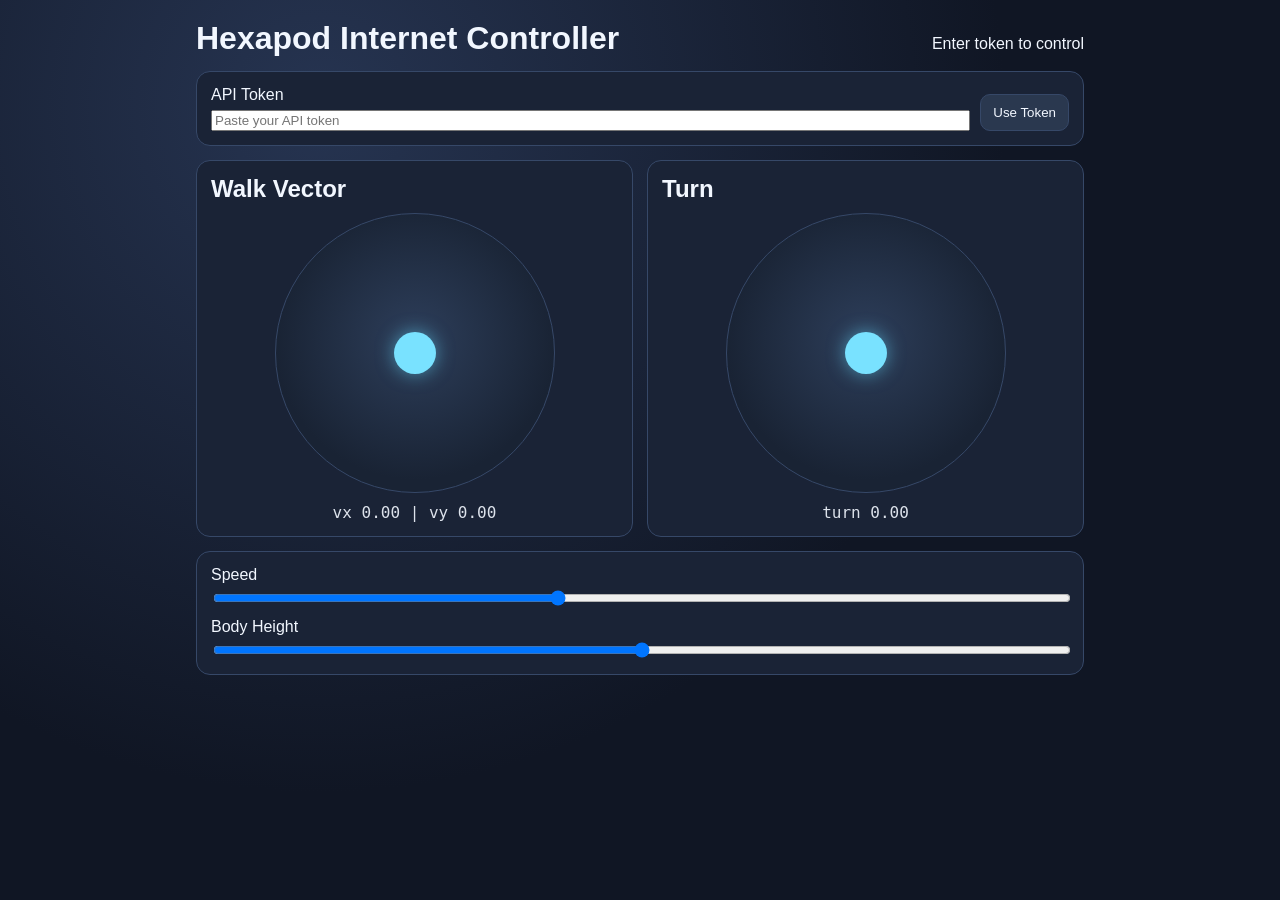
==== web_hosting/index.html @ 501bc608 "added web control" ====
<!doctype html>
<html lang="en">
  <head>
    <meta charset="utf-8" />
    <meta name="viewport" content="width=device-width, initial-scale=1" />
    <title>Hexapod Internet Controller</title>
    <link rel="stylesheet" href="styles.css" />
  </head>
  <body>
    <main class="app">
      <header>
        <h1>Hexapod Internet Controller</h1>
        <p id="connection">Disconnected</p>
      </header>

      <section class="panel auth-panel">
        <label>
          API Token
          <input id="api-token" type="password" placeholder="Paste your API token" autocomplete="off" />
        </label>
        <button id="save-token" type="button">Use Token</button>
      </section>

      <section class="pad-grid">
        <div class="panel">
          <h2>Walk Vector</h2>
          <div class="pad" id="move-pad">
            <div class="knob" id="move-knob"></div>
          </div>
          <div class="readout" id="move-readout">vx 0.00 | vy 0.00</div>
        </div>

        <div class="panel">
          <h2>Turn</h2>
          <div class="pad" id="turn-pad">
            <div class="knob" id="turn-knob"></div>
          </div>
          <div class="readout" id="turn-readout">turn 0.00</div>
        </div>
      </section>

      <section class="controls panel">
        <label>
          Speed
          <input type="range" id="speed" min="0" max="1" step="0.01" value="0.4" />
        </label>
        <label>
          Body Height
          <input type="range" id="height" min="-1" max="1" step="0.01" value="0" />
        </label>
      </section>
    </main>

    <script src="app.js"></script>
  </body>
</html>
---- web_hosting/styles.css ----
:root {
  --bg: #101624;
  --panel: #1e283d;
  --line: #364868;
  --text: #f2f7ff;
  --accent: #79e2ff;
}

* {
  box-sizing: border-box;
}

body {
  margin: 0;
  min-height: 100vh;
  font-family: 'Avenir Next', 'Segoe UI', sans-serif;
  color: var(--text);
  background: radial-gradient(circle at 25% 12%, #263451, var(--bg) 55%);
}

.app {
  max-width: 920px;
  margin: 0 auto;
  padding: 20px 16px 30px;
}

header {
  display: flex;
  justify-content: space-between;
  align-items: baseline;
  margin-bottom: 14px;
}

h1, h2, p {
  margin: 0;
}

.panel {
  background: color-mix(in oklab, var(--panel), black 8%);
  border: 1px solid var(--line);
  border-radius: 14px;
  padding: 14px;
}

.auth-panel {
  display: grid;
  grid-template-columns: 1fr auto;
  gap: 10px;
  align-items: end;
  margin-bottom: 14px;
}

.auth-panel label {
  display: grid;
  gap: 6px;
}

.pad-grid {
  display: grid;
  gap: 14px;
  grid-template-columns: 1fr 1fr;
}

.pad {
  width: min(100%, 280px);
  aspect-ratio: 1;
  margin: 10px auto;
  border: 1px solid var(--line);
  border-radius: 50%;
  position: relative;
  background: radial-gradient(circle at 50% 45%, #2d3e5a, #192334 68%);
  touch-action: none;
}

.knob {
  width: 42px;
  height: 42px;
  border-radius: 50%;
  background: var(--accent);
  position: absolute;
  left: 50%;
  top: 50%;
  transform: translate(-50%, -50%);
  box-shadow: 0 0 18px #66deff88;
}

.readout {
  text-align: center;
  font-family: ui-monospace, SFMono-Regular, Menlo, monospace;
  opacity: 0.9;
}

.controls {
  margin-top: 14px;
  display: grid;
  gap: 10px;
}

label {
  display: grid;
  gap: 4px;
}

input[type='password'],
button,
input[type='range'] {
  width: 100%;
}

button {
  border: 1px solid var(--line);
  border-radius: 10px;
  background: #2a384f;
  color: var(--text);
  padding: 10px 12px;
}

@media (max-width: 760px) {
  .pad-grid {
    grid-template-columns: 1fr;
  }

  .auth-panel {
    grid-template-columns: 1fr;
  }
}
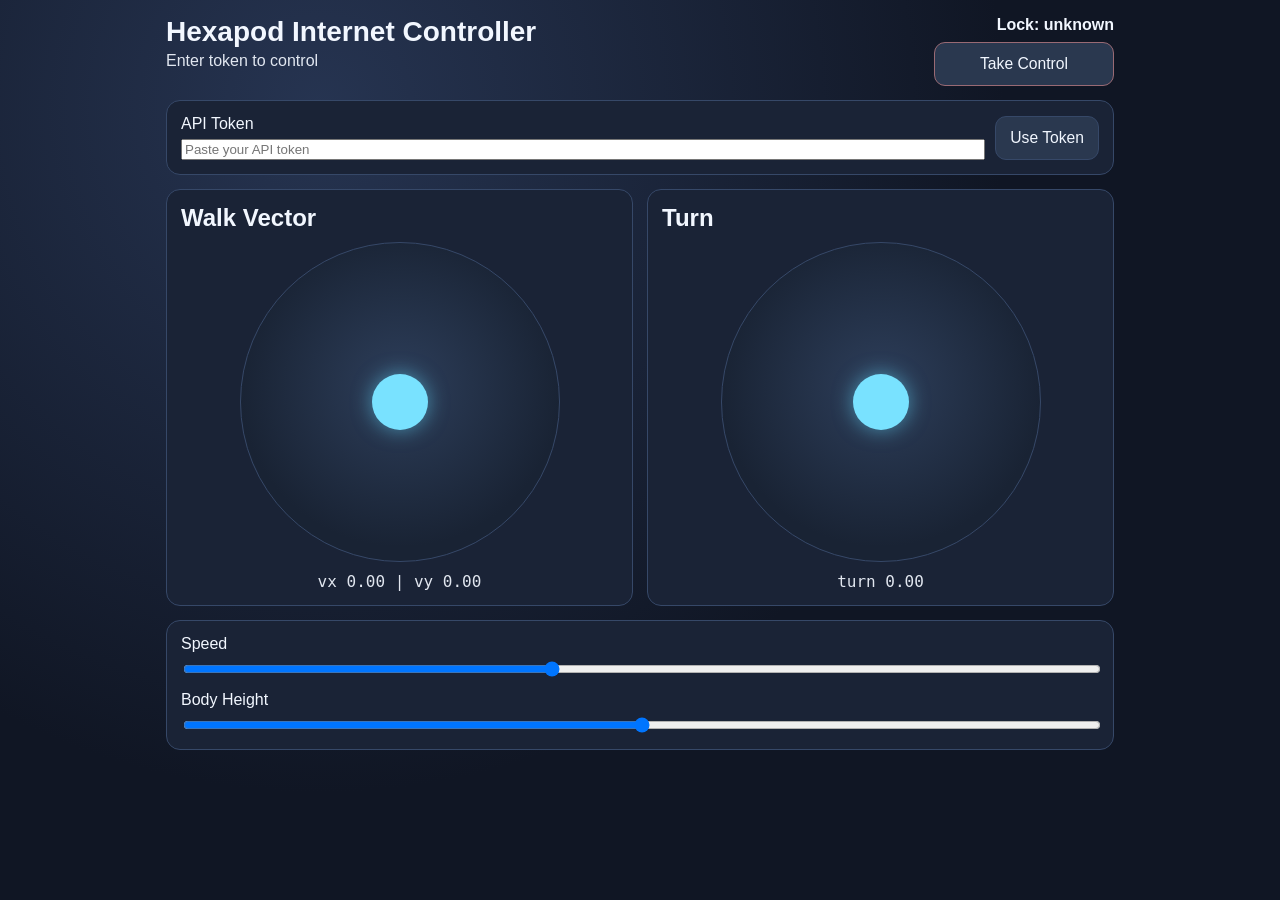
==== commit 10e45606: "added control lock" ====
--- a/web_hosting/index.html
+++ b/web_hosting/index.html
@@ -2,15 +2,21 @@
 <html lang="en">
   <head>
     <meta charset="utf-8" />
-    <meta name="viewport" content="width=device-width, initial-scale=1" />
+    <meta name="viewport" content="width=device-width, initial-scale=1, viewport-fit=cover" />
     <title>Hexapod Internet Controller</title>
     <link rel="stylesheet" href="styles.css" />
   </head>
   <body>
     <main class="app">
       <header>
-        <h1>Hexapod Internet Controller</h1>
-        <p id="connection">Disconnected</p>
+        <div>
+          <h1>Hexapod Internet Controller</h1>
+          <p id="connection">Disconnected</p>
+        </div>
+        <div class="lock-box">
+          <p id="lock-status">Lock: unknown</p>
+          <button id="takeover" type="button">Take Control</button>
+        </div>
       </header>
 
       <section class="panel auth-panel">
--- a/web_hosting/styles.css
+++ b/web_hosting/styles.css
@@ -4,6 +4,7 @@
   --line: #364868;
   --text: #f2f7ff;
   --accent: #79e2ff;
+  --warn: #ff8578;
 }
 
 * {
@@ -19,20 +20,41 @@
 }
 
 .app {
-  max-width: 920px;
+  max-width: 980px;
   margin: 0 auto;
-  padding: 20px 16px 30px;
+  padding: max(16px, env(safe-area-inset-top)) 16px max(20px, env(safe-area-inset-bottom));
 }
 
 header {
   display: flex;
   justify-content: space-between;
-  align-items: baseline;
+  gap: 14px;
+  align-items: flex-start;
   margin-bottom: 14px;
 }
 
 h1, h2, p {
   margin: 0;
+}
+
+h1 {
+  font-size: clamp(1.15rem, 3.8vw, 1.75rem);
+}
+
+#connection {
+  margin-top: 4px;
+  opacity: 0.92;
+}
+
+.lock-box {
+  min-width: 180px;
+  display: grid;
+  gap: 8px;
+  justify-items: end;
+}
+
+#lock-status {
+  font-weight: 600;
 }
 
 .panel {
@@ -62,7 +84,7 @@
 }
 
 .pad {
-  width: min(100%, 280px);
+  width: min(100%, clamp(220px, 40vw, 320px));
   aspect-ratio: 1;
   margin: 10px auto;
   border: 1px solid var(--line);
@@ -73,32 +95,32 @@
 }
 
 .knob {
-  width: 42px;
-  height: 42px;
+  width: clamp(42px, 11vw, 56px);
+  height: clamp(42px, 11vw, 56px);
   border-radius: 50%;
   background: var(--accent);
   position: absolute;
   left: 50%;
   top: 50%;
   transform: translate(-50%, -50%);
-  box-shadow: 0 0 18px #66deff88;
+  box-shadow: 0 0 20px #66deff88;
 }
 
 .readout {
   text-align: center;
   font-family: ui-monospace, SFMono-Regular, Menlo, monospace;
-  opacity: 0.9;
+  opacity: 0.92;
 }
 
 .controls {
   margin-top: 14px;
   display: grid;
-  gap: 10px;
+  gap: 12px;
 }
 
 label {
   display: grid;
-  gap: 4px;
+  gap: 6px;
 }
 
 input[type='password'],
@@ -109,18 +131,40 @@
 
 button {
   border: 1px solid var(--line);
-  border-radius: 10px;
+  border-radius: 11px;
   background: #2a384f;
   color: var(--text);
-  padding: 10px 12px;
+  padding: 12px 14px;
+  min-height: 44px;
+  font-size: 0.98rem;
 }
 
-@media (max-width: 760px) {
+#takeover {
+  border-color: color-mix(in oklab, var(--warn), var(--line) 50%);
+}
+
+@media (max-width: 840px) {
   .pad-grid {
     grid-template-columns: 1fr;
   }
 
+  header {
+    flex-direction: column;
+  }
+
+  .lock-box {
+    width: 100%;
+    justify-items: stretch;
+  }
+}
+
+@media (max-width: 620px) {
   .auth-panel {
     grid-template-columns: 1fr;
   }
+
+  .app {
+    padding-left: 12px;
+    padding-right: 12px;
+  }
 }
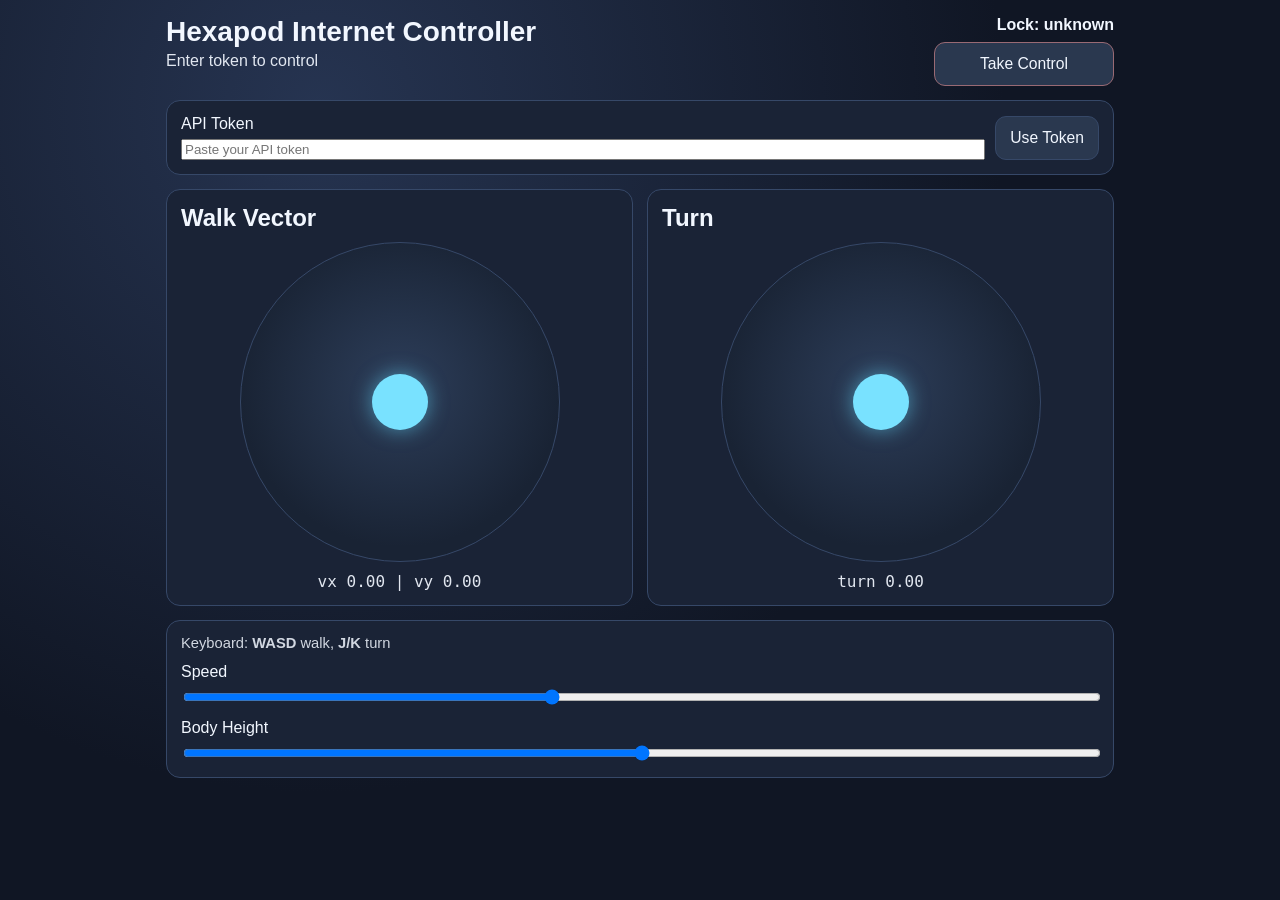
==== commit f4b97740: "added keyboard hot key" ====
--- a/web_hosting/index.html
+++ b/web_hosting/index.html
@@ -46,6 +46,7 @@
       </section>
 
       <section class="controls panel">
+        <p class="key-help">Keyboard: <strong>WASD</strong> walk, <strong>J/K</strong> turn</p>
         <label>
           Speed
           <input type="range" id="speed" min="0" max="1" step="0.01" value="0.4" />
--- a/web_hosting/styles.css
+++ b/web_hosting/styles.css
@@ -118,6 +118,11 @@
   gap: 12px;
 }
 
+.key-help {
+  opacity: 0.85;
+  font-size: 0.92rem;
+}
+
 label {
   display: grid;
   gap: 6px;
@@ -144,10 +149,6 @@
 }
 
 @media (max-width: 840px) {
-  .pad-grid {
-    grid-template-columns: 1fr;
-  }
-
   header {
     flex-direction: column;
   }
@@ -159,6 +160,24 @@
 }
 
 @media (max-width: 620px) {
+  .pad-grid {
+    grid-template-columns: 1fr 1fr;
+    gap: 10px;
+  }
+
+  .panel {
+    padding: 10px;
+  }
+
+  .pad {
+    width: min(100%, 44vw);
+    margin: 8px auto;
+  }
+
+  .readout {
+    font-size: 0.82rem;
+  }
+
   .auth-panel {
     grid-template-columns: 1fr;
   }
@@ -168,3 +187,9 @@
     padding-right: 12px;
   }
 }
+
+@media (max-width: 390px) {
+  .pad {
+    width: min(100%, 42vw);
+  }
+}
